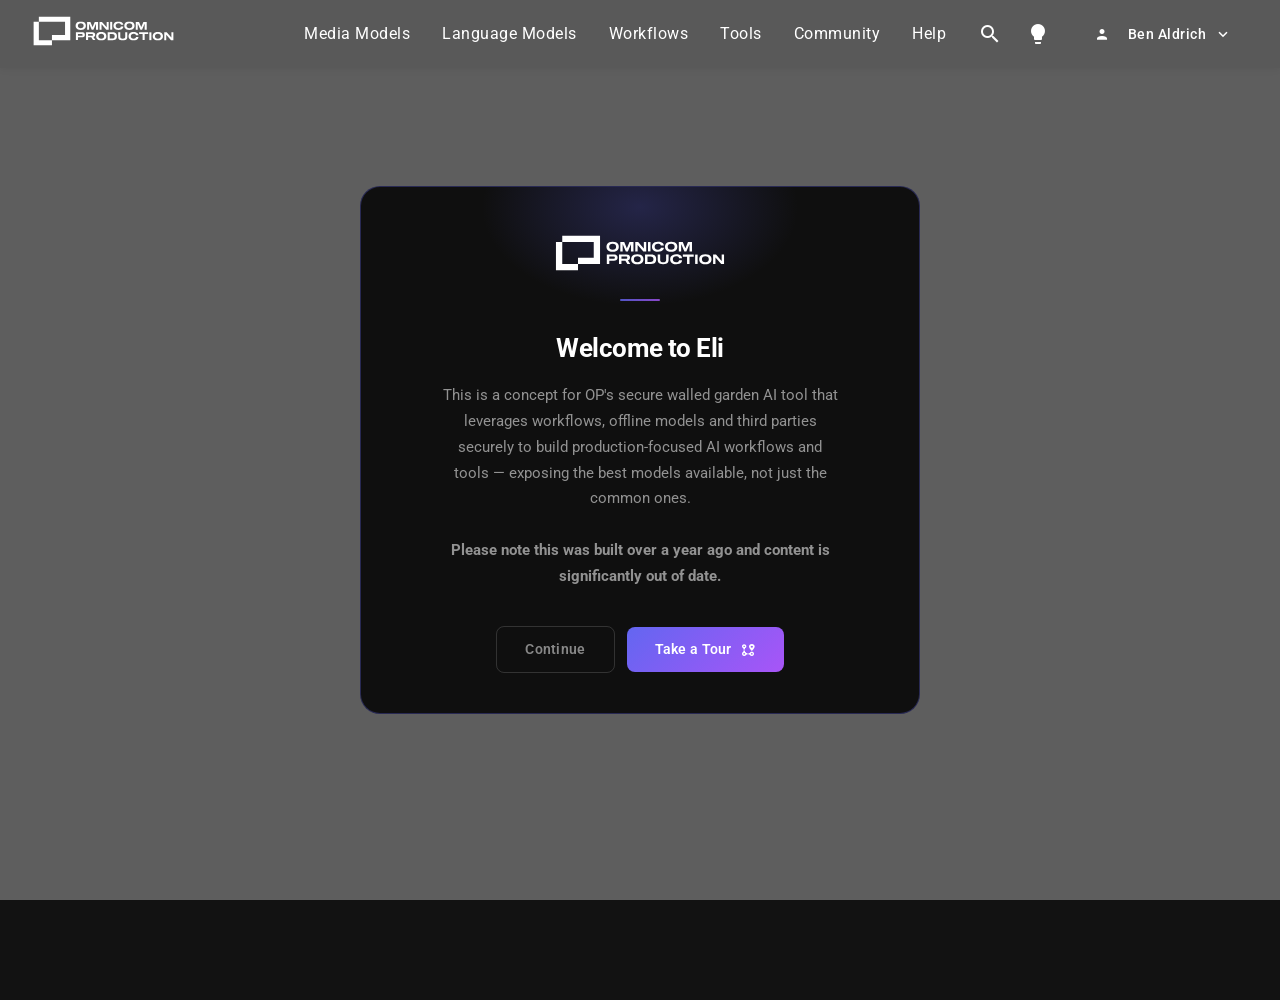
==== index.html @ c961e417 "Build files" ====
<!DOCTYPE html>
<html lang="en">
  <head>
    <link rel="preconnect" href="https://fonts.gstatic.com/" crossorigin="anonymous">
    <link rel="preload" as="style" onload="this.rel='stylesheet'" href="https://fonts.googleapis.com/css2?family=Roboto:wght@100;300;400;500;700;900&display=swap">
    <link rel="preload" as="font" type="font/eot" href="https://majmcleod.github.io/Eli-POC-Build/assets/materialdesignicons-webfont-CSr8KVlo.eot" crossorigin="anonymous">
    <link rel="preload" as="font" type="font/woff2" href="https://majmcleod.github.io/Eli-POC-Build/assets/materialdesignicons-webfont-Dp5v-WZN.woff2" crossorigin="anonymous">
    <link rel="preload" as="font" type="font/woff" href="https://majmcleod.github.io/Eli-POC-Build/assets/materialdesignicons-webfont-PXm3-2wK.woff" crossorigin="anonymous">
    <link rel="preload" as="font" type="font/ttf" href="https://majmcleod.github.io/Eli-POC-Build/assets/materialdesignicons-webfont-B7mPwVP_.ttf" crossorigin="anonymous">

    <meta charset="UTF-8">
    <link rel="icon" href="/favicon.ico">
    <meta name="viewport" content="width=device-width, initial-scale=1.0">
    <title>Welcome to Eli</title>
    <script type="module" crossorigin src="https://majmcleod.github.io/Eli-POC-Build/assets/index-BtKr_CGf.js"></script>
    <link rel="stylesheet" crossorigin href="https://majmcleod.github.io/Eli-POC-Build/assets/index-qyWc3v_T.css">
  </head>
  <body>
    <div id="app"></div>
  </body>
</html>
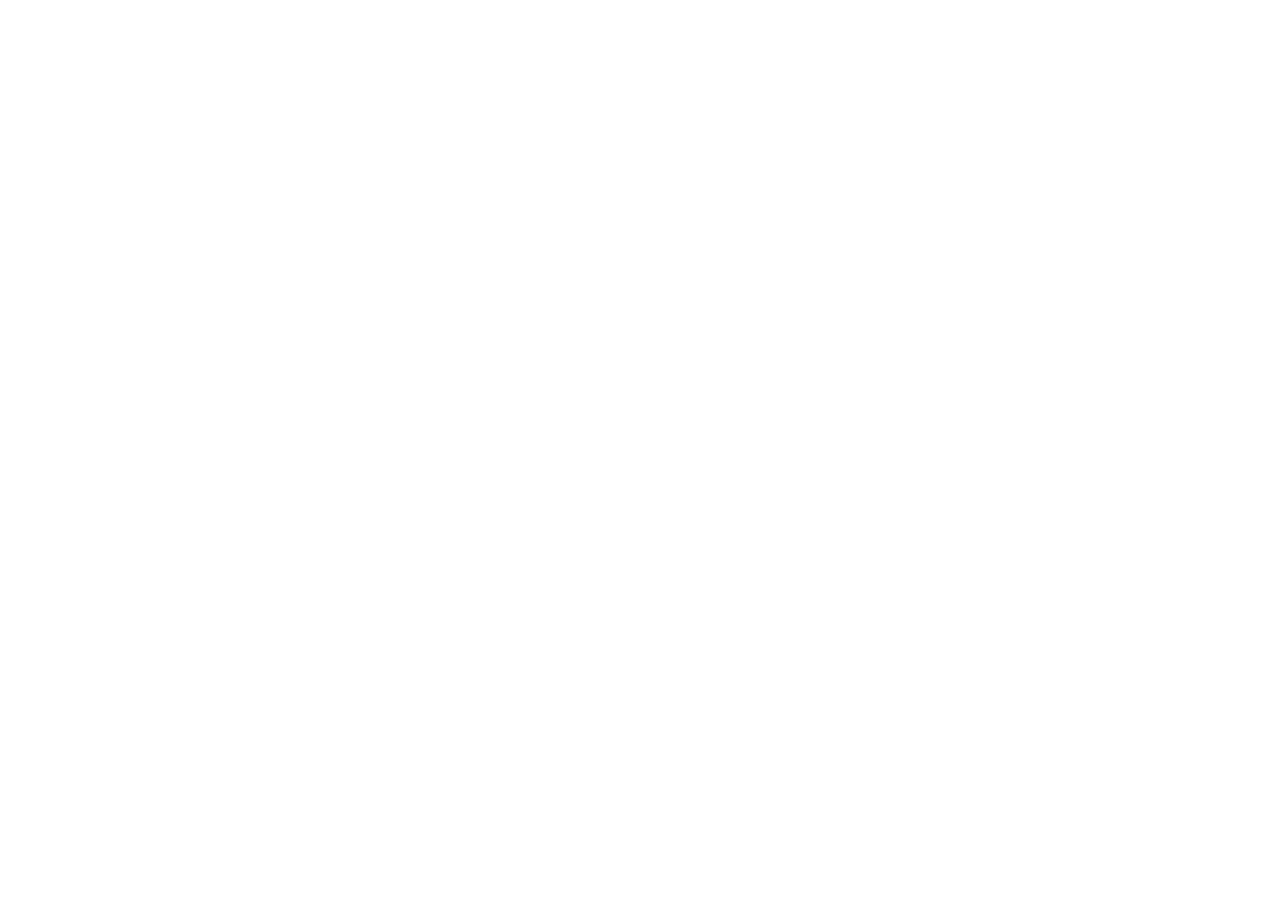
==== commit b4fc9a9b: "Changes" ====
--- a/index.html
+++ b/index.html
@@ -3,17 +3,17 @@
   <head>
     <link rel="preconnect" href="https://fonts.gstatic.com/" crossorigin="anonymous">
     <link rel="preload" as="style" onload="this.rel='stylesheet'" href="https://fonts.googleapis.com/css2?family=Roboto:wght@100;300;400;500;700;900&display=swap">
-    <link rel="preload" as="font" type="font/eot" href="https://majmcleod.github.io/Eli-POC-Build/assets/materialdesignicons-webfont-CSr8KVlo.eot" crossorigin="anonymous">
-    <link rel="preload" as="font" type="font/woff2" href="https://majmcleod.github.io/Eli-POC-Build/assets/materialdesignicons-webfont-Dp5v-WZN.woff2" crossorigin="anonymous">
-    <link rel="preload" as="font" type="font/woff" href="https://majmcleod.github.io/Eli-POC-Build/assets/materialdesignicons-webfont-PXm3-2wK.woff" crossorigin="anonymous">
-    <link rel="preload" as="font" type="font/ttf" href="https://majmcleod.github.io/Eli-POC-Build/assets/materialdesignicons-webfont-B7mPwVP_.ttf" crossorigin="anonymous">
+    <link rel="preload" as="font" type="font/eot" href="/Eli-POC-Build/assets/materialdesignicons-webfont-CSr8KVlo.eot" crossorigin="anonymous">
+    <link rel="preload" as="font" type="font/woff2" href="/Eli-POC-Build/assets/materialdesignicons-webfont-Dp5v-WZN.woff2" crossorigin="anonymous">
+    <link rel="preload" as="font" type="font/woff" href="/Eli-POC-Build/assets/materialdesignicons-webfont-PXm3-2wK.woff" crossorigin="anonymous">
+    <link rel="preload" as="font" type="font/ttf" href="/Eli-POC-Build/assets/materialdesignicons-webfont-B7mPwVP_.ttf" crossorigin="anonymous">
 
     <meta charset="UTF-8">
-    <link rel="icon" href="/favicon.ico">
+    <link rel="icon" href="/Eli-POC-Build/favicon.ico">
     <meta name="viewport" content="width=device-width, initial-scale=1.0">
     <title>Welcome to Eli</title>
-    <script type="module" crossorigin src="https://majmcleod.github.io/Eli-POC-Build/assets/index-BtKr_CGf.js"></script>
-    <link rel="stylesheet" crossorigin href="https://majmcleod.github.io/Eli-POC-Build/assets/index-qyWc3v_T.css">
+    <script type="module" crossorigin src="/Eli-POC-Build/assets/index-CXKhzkp-.js"></script>
+    <link rel="stylesheet" crossorigin href="/Eli-POC-Build/assets/index-DUupd0bJ.css">
   </head>
   <body>
     <div id="app"></div>
